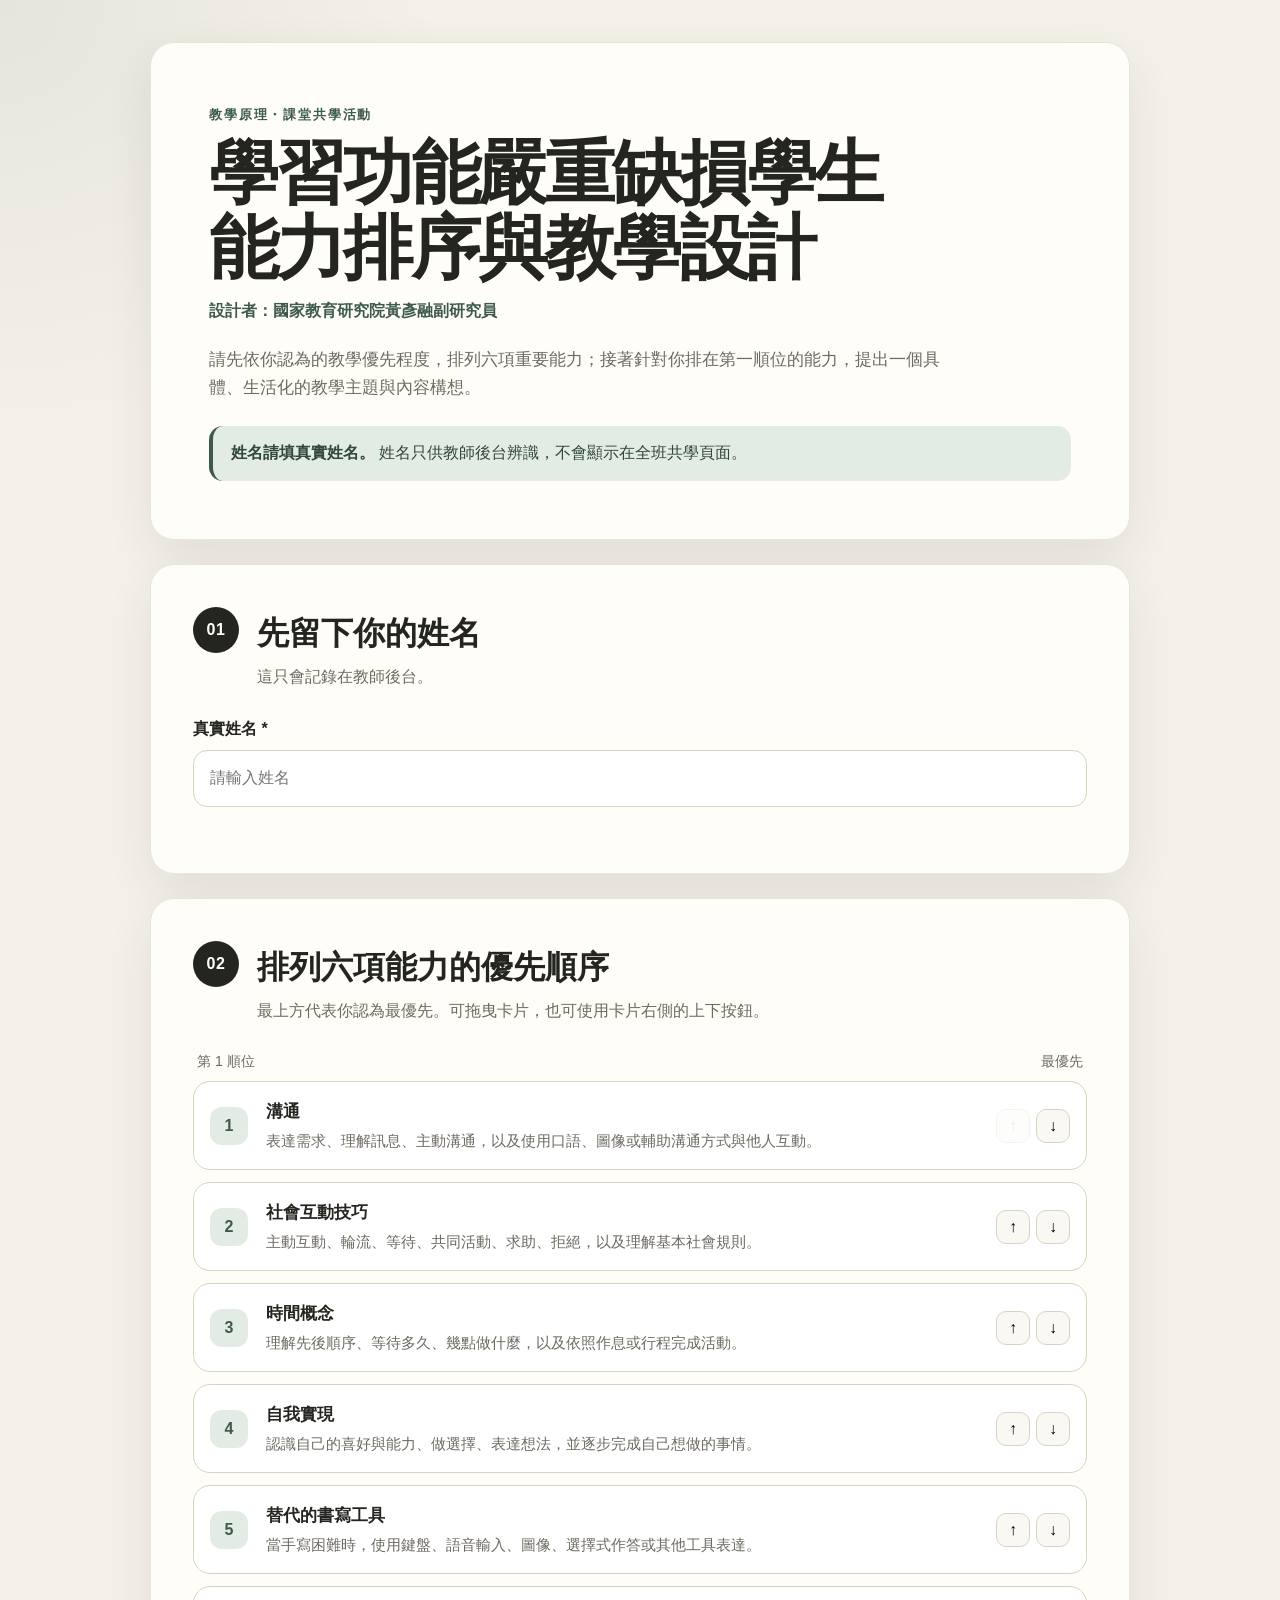
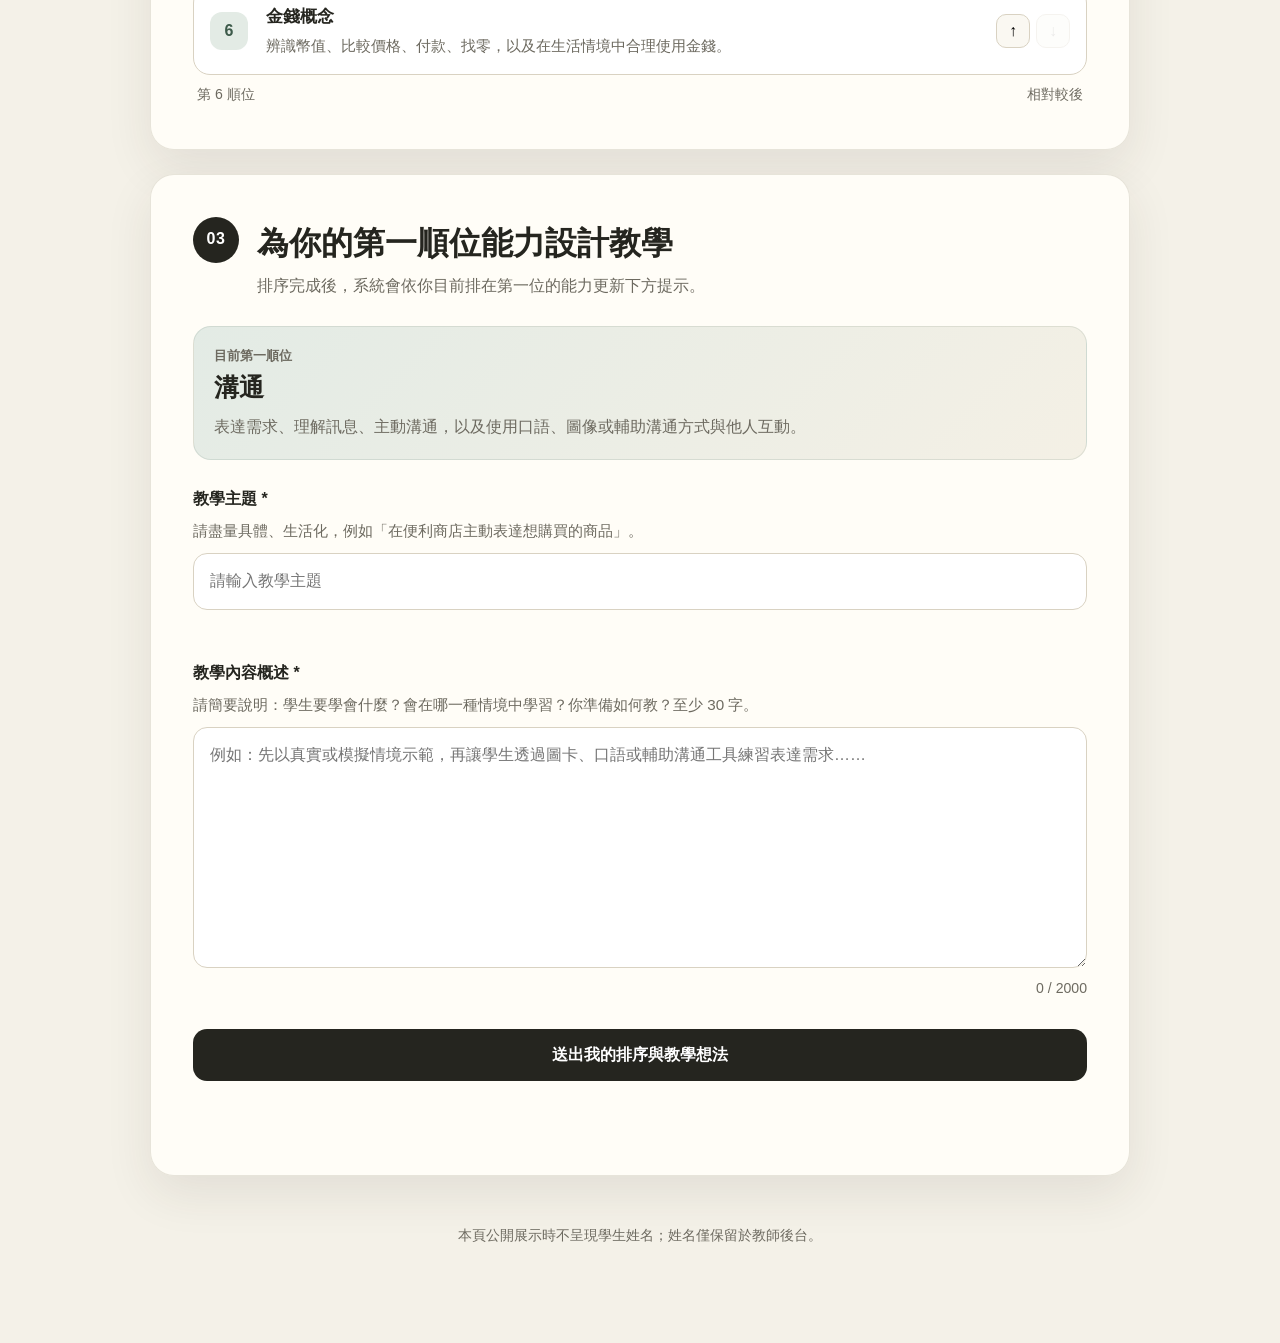
==== index.html @ 10c8ab37 "Add files via upload" ====
<!doctype html>
<html lang="zh-Hant">
<head>
  <meta charset="utf-8" />
  <meta name="viewport" content="width=device-width, initial-scale=1" />
  <meta name="theme-color" content="#f4f1e8" />
  <title>functional-skills-design｜學習功能嚴重缺損學生能力排序與教學設計</title>
  <link rel="stylesheet" href="styles.css?v=20261004-2" />
</head>
<body>
  <main class="page-shell">
    <section class="hero card">
      <div class="eyebrow">教學原理・課堂共學活動</div>
      <h1>學習功能嚴重缺損學生<br />能力排序與教學設計</h1>
      <p class="designer-credit">設計者：國家教育研究院黃彥融副研究員</p>
      <p class="lead">
        請先依你認為的教學優先程度，排列六項重要能力；接著針對你排在第一順位的能力，提出一個具體、生活化的教學主題與內容構想。
      </p>
      <div class="privacy-note" role="note">
        <strong>姓名請填真實姓名。</strong> 姓名只供教師後台辨識，不會顯示在全班共學頁面。
      </div>
    </section>

    <form id="learningForm" novalidate>
      <section class="card section-block">
        <div class="section-heading">
          <span class="step">01</span>
          <div>
            <h2>先留下你的姓名</h2>
            <p>這只會記錄在教師後台。</p>
          </div>
        </div>

        <label class="field-label" for="studentName">真實姓名 <span aria-hidden="true">*</span></label>
        <input id="studentName" name="studentName" type="text" maxlength="50" autocomplete="name" placeholder="請輸入姓名" required />
        <p class="field-error" id="nameError" aria-live="polite"></p>
      </section>

      <section class="card section-block">
        <div class="section-heading">
          <span class="step">02</span>
          <div>
            <h2>排列六項能力的優先順序</h2>
            <p>最上方代表你認為最優先。可拖曳卡片，也可使用卡片右側的上下按鈕。</p>
          </div>
        </div>

        <div class="ranking-help">
          <span>第 1 順位</span>
          <span>最優先</span>
        </div>

        <ol id="rankingList" class="ranking-list" aria-label="六項能力排序"></ol>

        <div class="ranking-help bottom-help">
          <span>第 6 順位</span>
          <span>相對較後</span>
        </div>
      </section>

      <section class="card section-block design-panel" id="designPanel">
        <div class="section-heading">
          <span class="step">03</span>
          <div>
            <h2>為你的第一順位能力設計教學</h2>
            <p>排序完成後，系統會依你目前排在第一位的能力更新下方提示。</p>
          </div>
        </div>

        <div class="top-choice-banner">
          <span class="small-label">目前第一順位</span>
          <strong id="topAbilityText">溝通</strong>
          <p id="topAbilityHint"></p>
        </div>

        <div class="field-group">
          <label class="field-label" for="teachingTopic">教學主題 <span aria-hidden="true">*</span></label>
          <p class="field-hint">請盡量具體、生活化，例如「在便利商店主動表達想購買的商品」。</p>
          <input id="teachingTopic" name="teachingTopic" type="text" maxlength="150" placeholder="請輸入教學主題" required />
          <p class="field-error" id="topicError" aria-live="polite"></p>
        </div>

        <div class="field-group">
          <label class="field-label" for="teachingOverview">教學內容概述 <span aria-hidden="true">*</span></label>
          <p class="field-hint">
            請簡要說明：學生要學會什麼？會在哪一種情境中學習？你準備如何教？至少 30 字。
          </p>
          <textarea id="teachingOverview" name="teachingOverview" rows="8" maxlength="2000" placeholder="例如：先以真實或模擬情境示範，再讓學生透過圖卡、口語或輔助溝通工具練習表達需求……" required></textarea>
          <div class="textarea-meta">
            <p class="field-error" id="overviewError" aria-live="polite"></p>
            <span id="overviewCount">0 / 2000</span>
          </div>
        </div>

        <button id="submitBtn" class="primary-btn" type="submit">送出我的排序與教學想法</button>
        <p class="submit-status" id="submitStatus" aria-live="polite"></p>
      </section>
    </form>

    <section class="card success-card hidden" id="successPanel" aria-live="polite">
      <div class="success-icon">✓</div>
      <h2>你的想法已送出</h2>
      <p>你將 <strong id="submittedTopAbility"></strong> 列為第一順位。現在可以看看全班如何排序，以及同學們提出了哪些匿名教學設計。</p>
      <a class="primary-btn link-btn" href="gallery.html">查看全班教學想法</a>
    </section>

    <footer>
      <p>本頁公開展示時不呈現學生姓名；姓名僅保留於教師後台。</p>
    </footer>
  </main>

  <script src="app.js?v=20261004-2"></script>
</body>
</html>
---- styles.css ----
:root {
  --bg: #f4f1e8;
  --paper: #fffdf8;
  --ink: #25251f;
  --muted: #6d6a60;
  --line: #d9d2c2;
  --accent: #3d5a4a;
  --accent-soft: #e3ebe5;
  --accent-2: #806f4f;
  --danger: #9a3f37;
  --shadow: 0 18px 48px rgba(53, 48, 36, 0.09);
  --radius: 24px;
}

* { box-sizing: border-box; }
html { scroll-behavior: smooth; }
body {
  margin: 0;
  background:
    radial-gradient(circle at top left, rgba(61, 90, 74, .08), transparent 28rem),
    var(--bg);
  color: var(--ink);
  font-family: -apple-system, BlinkMacSystemFont, "Segoe UI", "Noto Sans TC", sans-serif;
  line-height: 1.65;
}
button, input, textarea { font: inherit; }
button, a { -webkit-tap-highlight-color: transparent; }

.page-shell {
  width: min(980px, calc(100% - 32px));
  margin: 42px auto 72px;
}
.card {
  background: rgba(255, 253, 248, .96);
  border: 1px solid rgba(137, 124, 94, .2);
  border-radius: var(--radius);
  box-shadow: var(--shadow);
}
.hero { padding: clamp(28px, 6vw, 58px); margin-bottom: 24px; }
.eyebrow {
  display: inline-block;
  margin-bottom: 10px;
  color: var(--accent);
  font-size: .82rem;
  font-weight: 800;
  letter-spacing: .14em;
  text-transform: uppercase;
}
h1 { margin: 0; font-size: clamp(2rem, 6vw, 4.35rem); line-height: 1.08; letter-spacing: -.04em; }
.designer-credit { margin: 12px 0 0; color: var(--accent); font-weight: 750; font-size: .98rem; }
.lead { max-width: 760px; margin: 22px 0 0; color: var(--muted); font-size: 1.07rem; }
.privacy-note {
  margin-top: 24px;
  padding: 14px 18px;
  background: var(--accent-soft);
  border-left: 4px solid var(--accent);
  border-radius: 14px;
  color: #31483a;
}
.section-block { padding: clamp(24px, 4.5vw, 42px); margin-bottom: 24px; }
.section-heading { display: flex; gap: 18px; align-items: flex-start; margin-bottom: 26px; }
.section-heading.compact { margin-bottom: 22px; }
.section-heading h2 { margin: 0; font-size: clamp(1.35rem, 3vw, 2rem); }
.section-heading p { margin: 4px 0 0; color: var(--muted); }
.step {
  flex: 0 0 auto;
  display: grid;
  place-items: center;
  width: 46px;
  height: 46px;
  border-radius: 50%;
  background: var(--ink);
  color: white;
  font-weight: 800;
  letter-spacing: .03em;
}
.field-label { display: block; margin-bottom: 8px; font-weight: 800; }
.field-hint { margin: -2px 0 10px; color: var(--muted); font-size: .95rem; }
input, textarea {
  width: 100%;
  border: 1.5px solid var(--line);
  border-radius: 14px;
  background: white;
  color: var(--ink);
  padding: 14px 16px;
  outline: none;
  transition: .2s ease;
}
input:focus, textarea:focus { border-color: var(--accent); box-shadow: 0 0 0 4px rgba(61,90,74,.12); }
textarea { resize: vertical; min-height: 170px; }
.field-group { margin-top: 26px; }
.field-error { min-height: 1.2em; margin: 7px 0 0; color: var(--danger); font-size: .9rem; }
.textarea-meta { display: flex; justify-content: space-between; gap: 12px; color: var(--muted); font-size: .88rem; }
.ranking-help { display: flex; justify-content: space-between; color: var(--muted); font-size: .88rem; margin: 0 4px 8px; }
.bottom-help { margin-top: 8px; margin-bottom: 0; }
.ranking-list { list-style: none; margin: 0; padding: 0; display: grid; gap: 12px; }
.ability-card {
  display: grid;
  grid-template-columns: 42px 1fr auto;
  gap: 14px;
  align-items: center;
  padding: 16px;
  border: 1.5px solid var(--line);
  border-radius: 17px;
  background: #fff;
  cursor: grab;
  transition: transform .16s ease, border-color .16s ease, box-shadow .16s ease;
}
.ability-card:hover { border-color: #b8ad95; box-shadow: 0 7px 22px rgba(53,48,36,.07); }
.ability-card.dragging { opacity: .45; transform: scale(.99); }
.rank-badge {
  width: 38px; height: 38px; display: grid; place-items: center;
  border-radius: 12px; background: var(--accent-soft); color: var(--accent); font-weight: 900;
}
.ability-name { font-size: 1.06rem; font-weight: 850; }
.ability-desc { margin-top: 3px; color: var(--muted); font-size: .91rem; }
.move-controls { display: flex; gap: 6px; }
.move-btn {
  width: 34px; height: 34px; border: 1px solid var(--line); border-radius: 10px; background: #faf8f2; cursor: pointer;
}
.move-btn:disabled { opacity: .25; cursor: default; }
.top-choice-banner {
  padding: 18px 20px;
  background: linear-gradient(135deg, var(--accent-soft), #f4f0e5);
  border-radius: 18px;
  border: 1px solid rgba(61,90,74,.12);
}
.small-label { display: block; color: var(--muted); font-size: .82rem; font-weight: 700; }
.top-choice-banner strong { display: block; margin-top: 2px; font-size: 1.55rem; }
.top-choice-banner p { margin: 5px 0 0; color: var(--muted); }
.primary-btn, .secondary-btn {
  display: inline-flex; align-items: center; justify-content: center; gap: 8px;
  border-radius: 14px; padding: 13px 20px; font-weight: 850; cursor: pointer; text-decoration: none;
}
.primary-btn { width: 100%; margin-top: 28px; border: 0; background: var(--ink); color: white; }
.primary-btn:hover { background: #11110f; }
.primary-btn:disabled { opacity: .55; cursor: wait; }
.secondary-btn { border: 1px solid var(--line); background: #fff; color: var(--ink); }
.link-btn { text-decoration: none; }
.submit-status { min-height: 1.2em; text-align: center; color: var(--muted); }
.success-card { padding: 42px; text-align: center; }
.success-card .primary-btn { width: auto; }
.success-icon { margin: 0 auto 12px; width: 56px; height: 56px; display: grid; place-items: center; border-radius: 50%; background: var(--accent-soft); color: var(--accent); font-size: 1.65rem; font-weight: 900; }
.hidden { display: none !important; }
footer { text-align: center; color: var(--muted); font-size: .88rem; padding: 10px 12px; }
.gallery-actions { display: flex; flex-wrap: wrap; gap: 10px; margin-top: 24px; }
.refresh-note { color: var(--muted); font-size: .88rem; margin: 12px 0 0; }
.summary-grid { display: grid; grid-template-columns: repeat(2, minmax(0,1fr)); gap: 14px; }
.summary-card { padding: 18px; border: 1px solid var(--line); border-radius: 17px; background: #fff; }
.summary-card .summary-rank { font-size: 1.8rem; font-weight: 900; line-height: 1; color: var(--accent); }
.summary-card h3 { margin: 8px 0 4px; }
.summary-card p { margin: 2px 0; color: var(--muted); font-size: .91rem; }
.filter-bar { display: flex; gap: 8px; flex-wrap: wrap; margin-bottom: 22px; }
.filter-btn { border: 1px solid var(--line); background: white; padding: 9px 13px; border-radius: 999px; cursor: pointer; font-weight: 750; }
.filter-btn.active { background: var(--ink); color: #fff; border-color: var(--ink); }
.ideas-container { display: grid; gap: 16px; }
.ability-section { display: grid; gap: 12px; }
.ability-section-title { margin: 10px 0 0; padding-bottom: 8px; border-bottom: 1px solid var(--line); font-size: 1.25rem; }
.idea-card { padding: 18px 20px; border: 1px solid var(--line); border-radius: 16px; background: #fff; }
.idea-card h3 { margin: 0 0 8px; font-size: 1.08rem; }
.idea-card p { margin: 0; color: #545149; white-space: pre-wrap; }
.empty-state { padding: 28px; text-align: center; color: var(--muted); border: 1px dashed var(--line); border-radius: 16px; }
.error-card { padding: 28px; border-color: rgba(154,63,55,.2); }
.error-card h2 { color: var(--danger); }

@media (max-width: 680px) {
  .page-shell { width: min(100% - 20px, 980px); margin-top: 12px; }
  .hero, .section-block { border-radius: 18px; }
  .hero { padding: 28px 22px; }
  .section-block { padding: 24px 18px; }
  h1 { font-size: clamp(2rem, 11vw, 3rem); }
  .section-heading { gap: 12px; }
  .step { width: 40px; height: 40px; }
  .ability-card { grid-template-columns: 38px 1fr; }
  .move-controls { grid-column: 2; }
  .summary-grid { grid-template-columns: 1fr; }
  .success-card { padding: 30px 20px; }
}
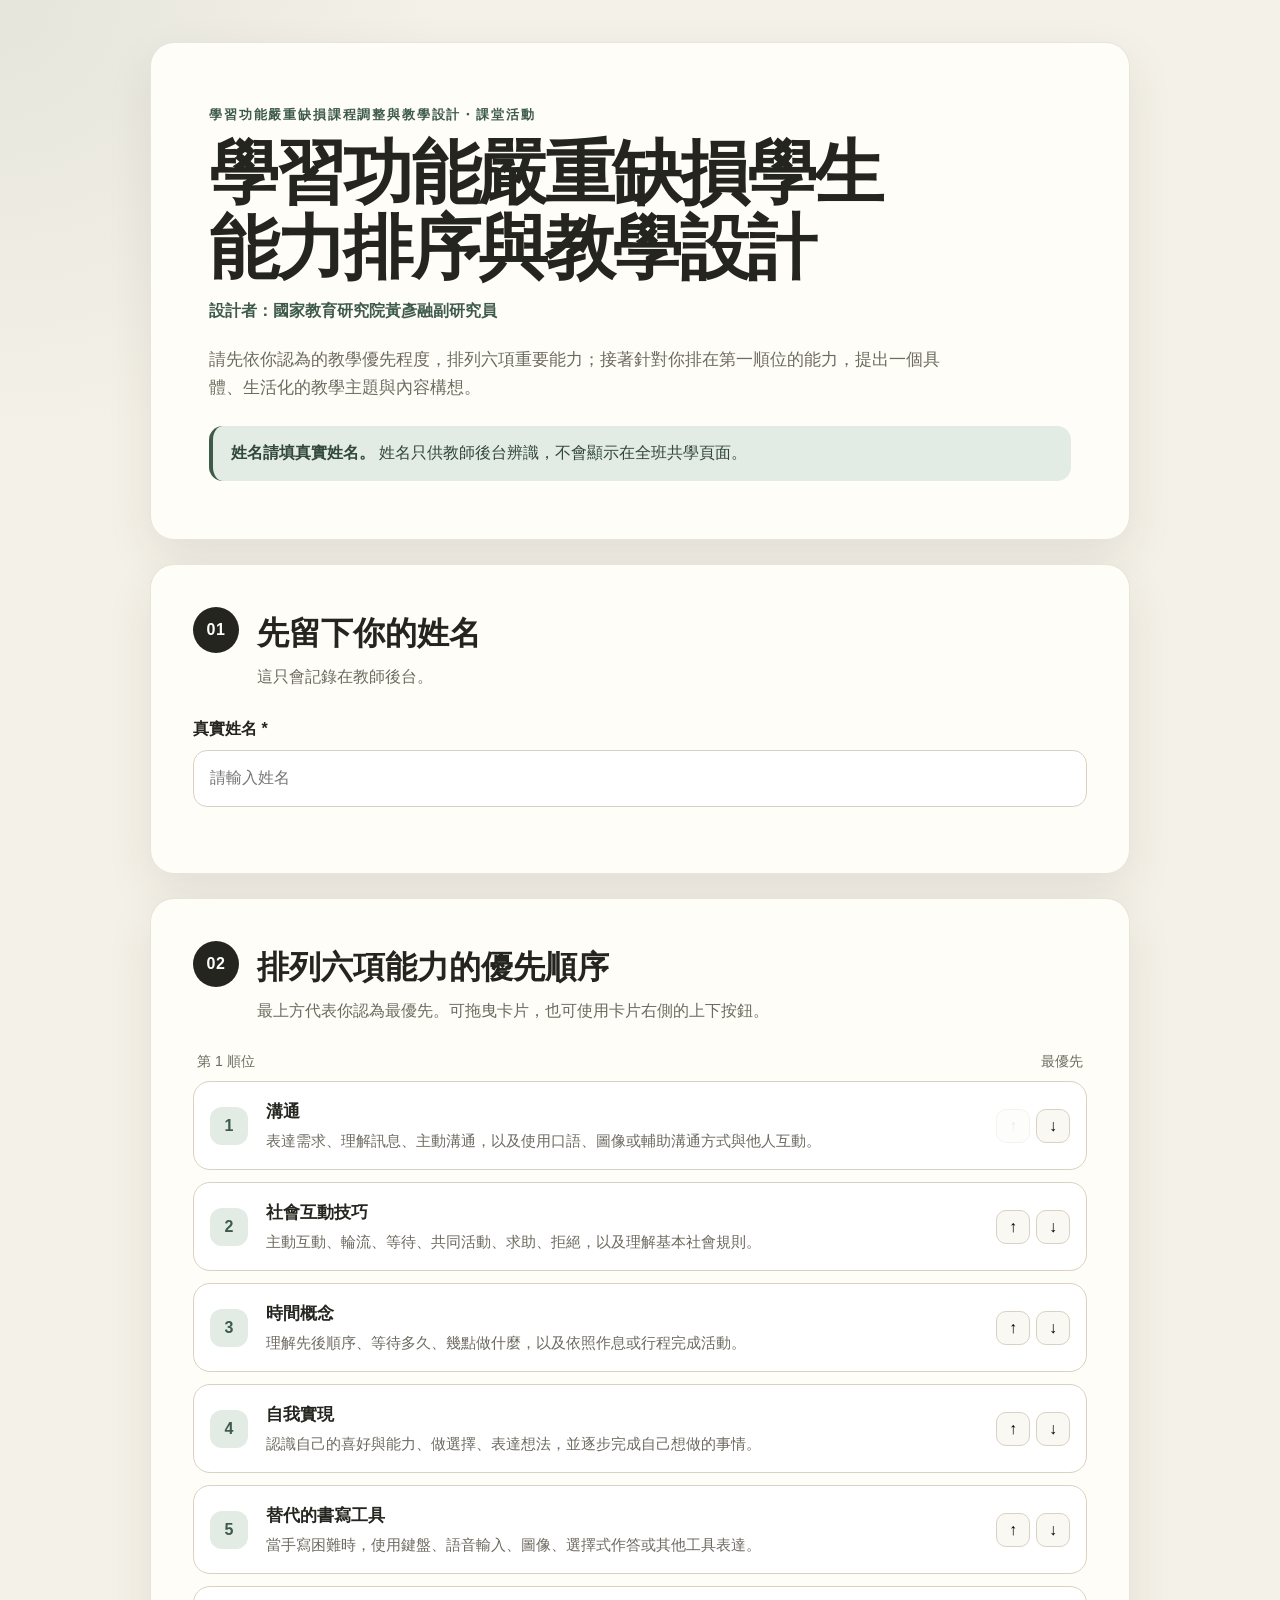
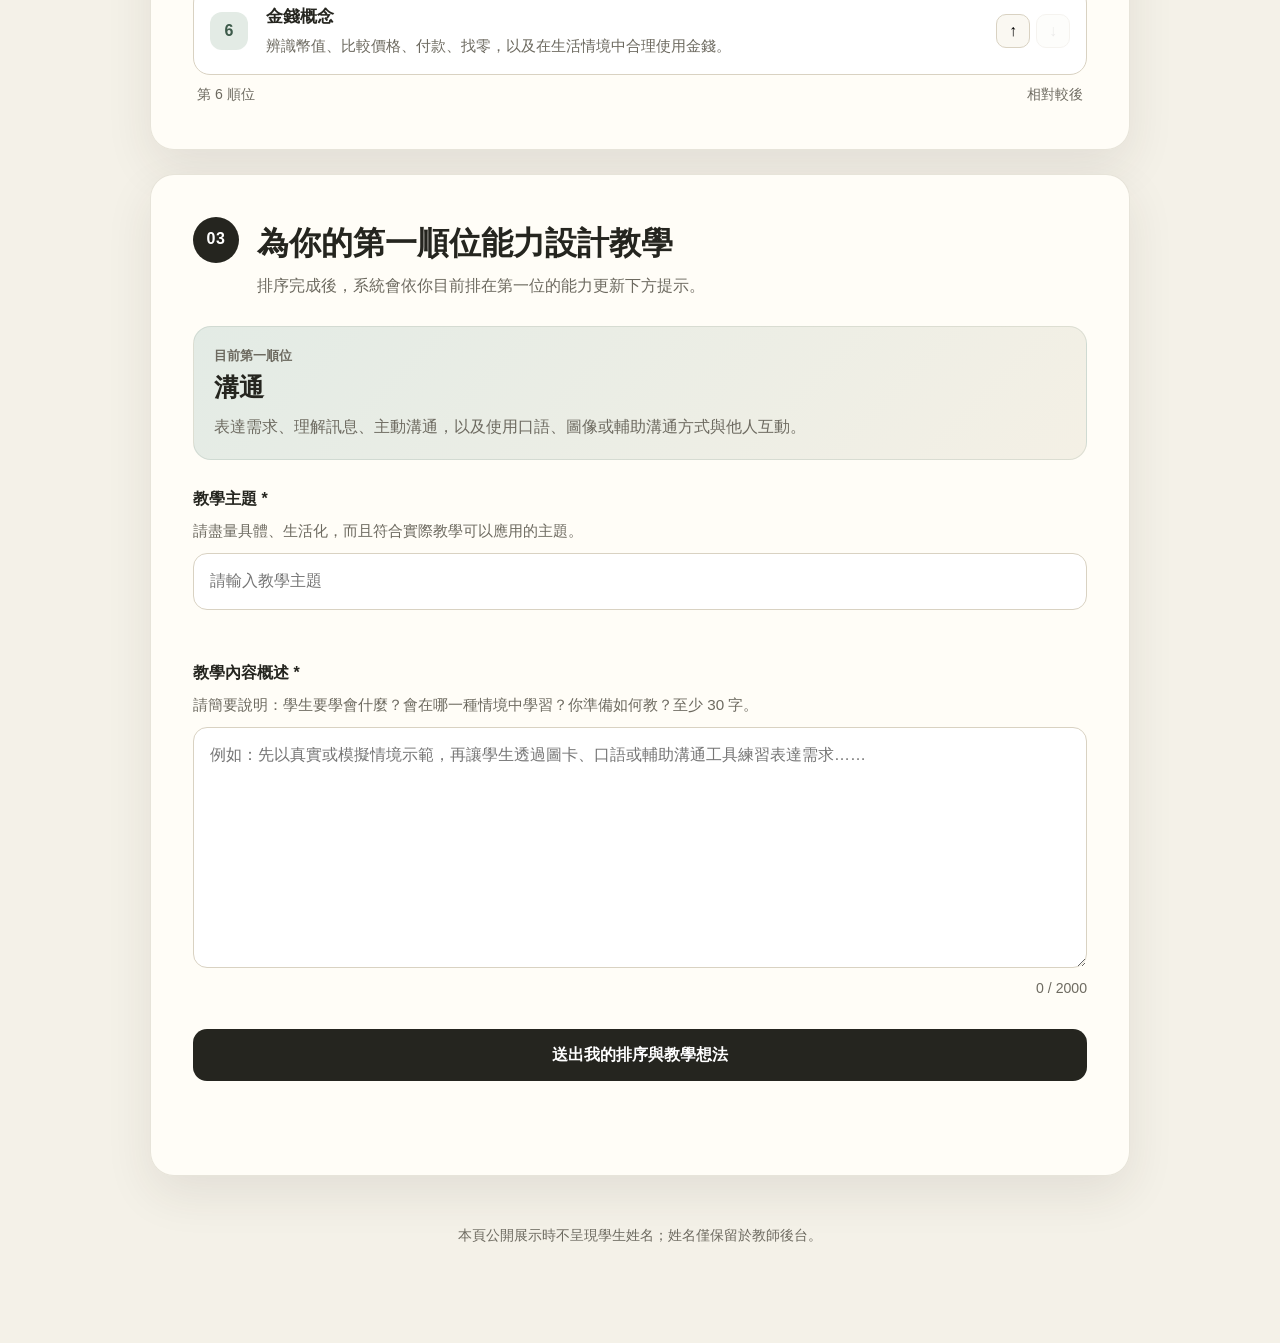
==== commit b2baadda: "Update index.html" ====
--- a/index.html
+++ b/index.html
@@ -10,7 +10,7 @@
 <body>
   <main class="page-shell">
     <section class="hero card">
-      <div class="eyebrow">教學原理・課堂共學活動</div>
+      <div class="eyebrow">學習功能嚴重缺損課程調整與教學設計・課堂活動</div>
       <h1>學習功能嚴重缺損學生<br />能力排序與教學設計</h1>
       <p class="designer-credit">設計者：國家教育研究院黃彥融副研究員</p>
       <p class="lead">
@@ -75,7 +75,7 @@
 
         <div class="field-group">
           <label class="field-label" for="teachingTopic">教學主題 <span aria-hidden="true">*</span></label>
-          <p class="field-hint">請盡量具體、生活化，例如「在便利商店主動表達想購買的商品」。</p>
+          <p class="field-hint">請盡量具體、生活化，而且符合實際教學可以應用的主題。</p>
           <input id="teachingTopic" name="teachingTopic" type="text" maxlength="150" placeholder="請輸入教學主題" required />
           <p class="field-error" id="topicError" aria-live="polite"></p>
         </div>
